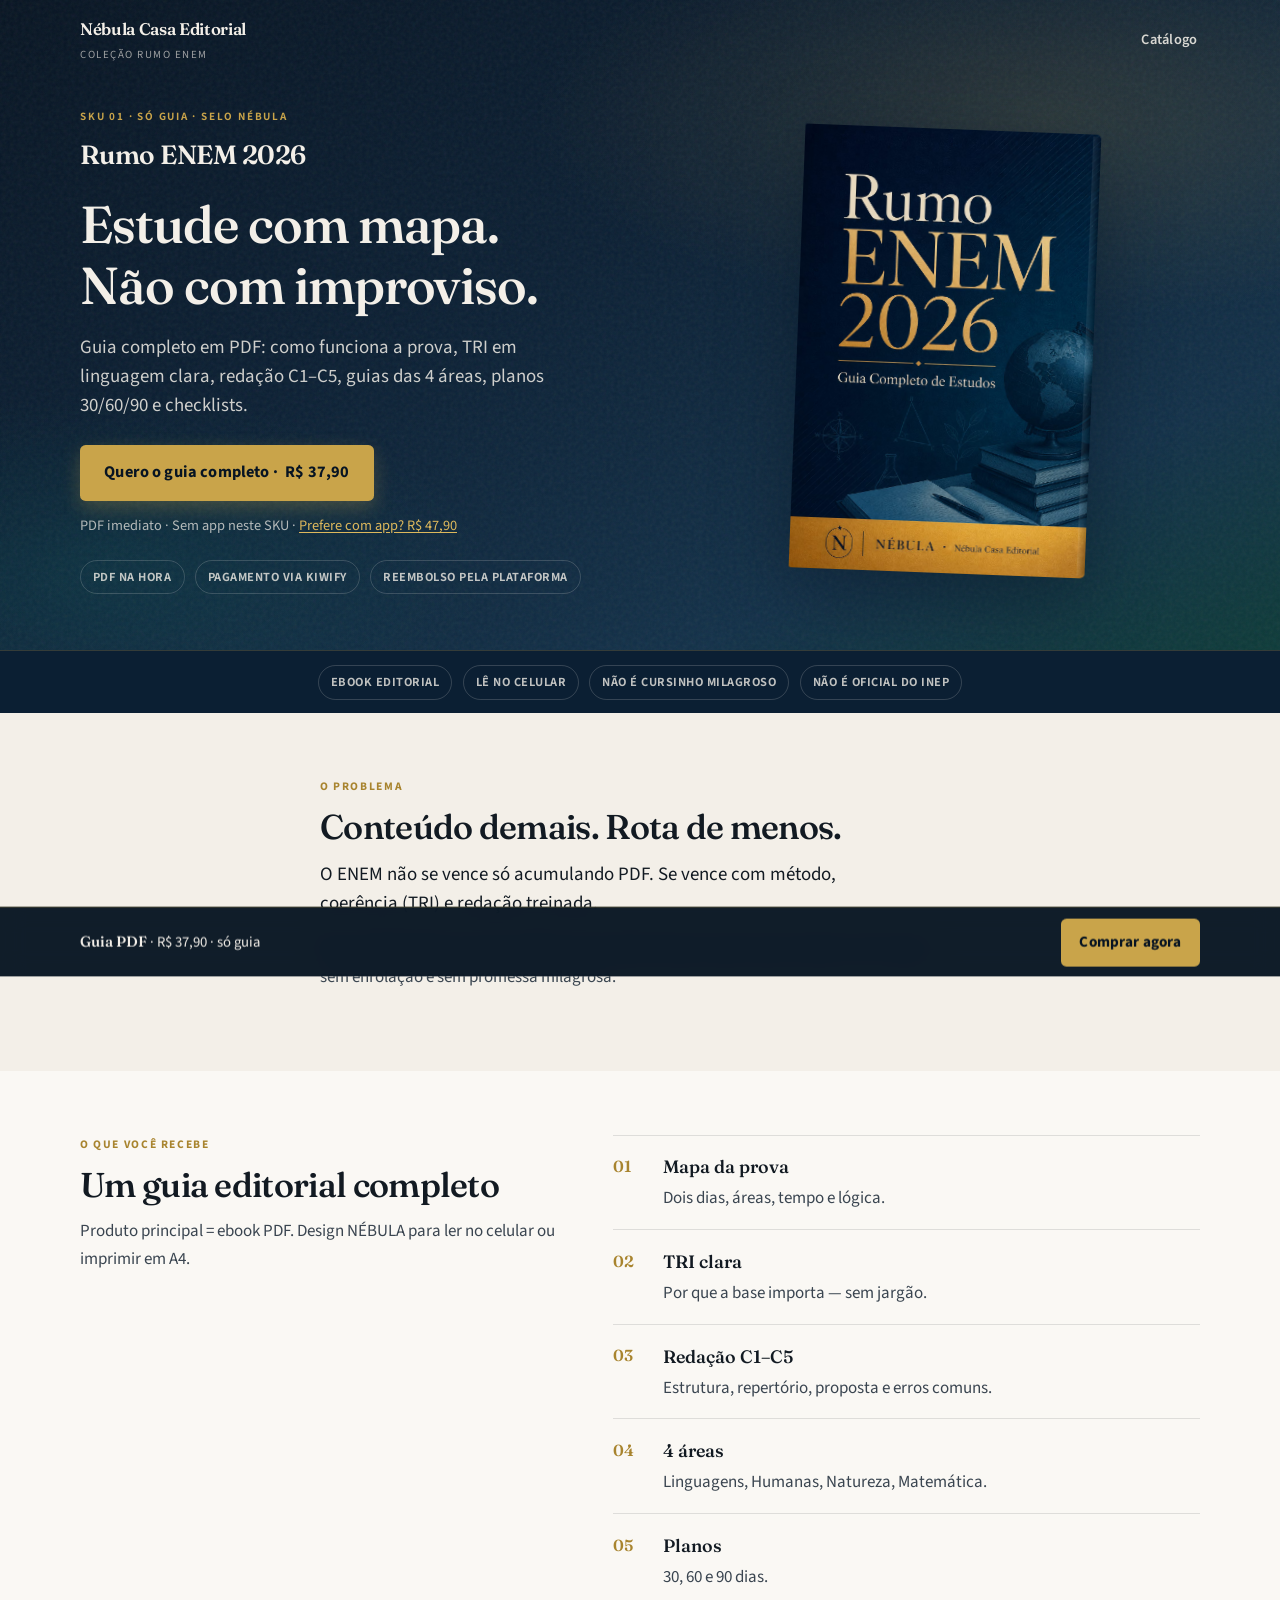
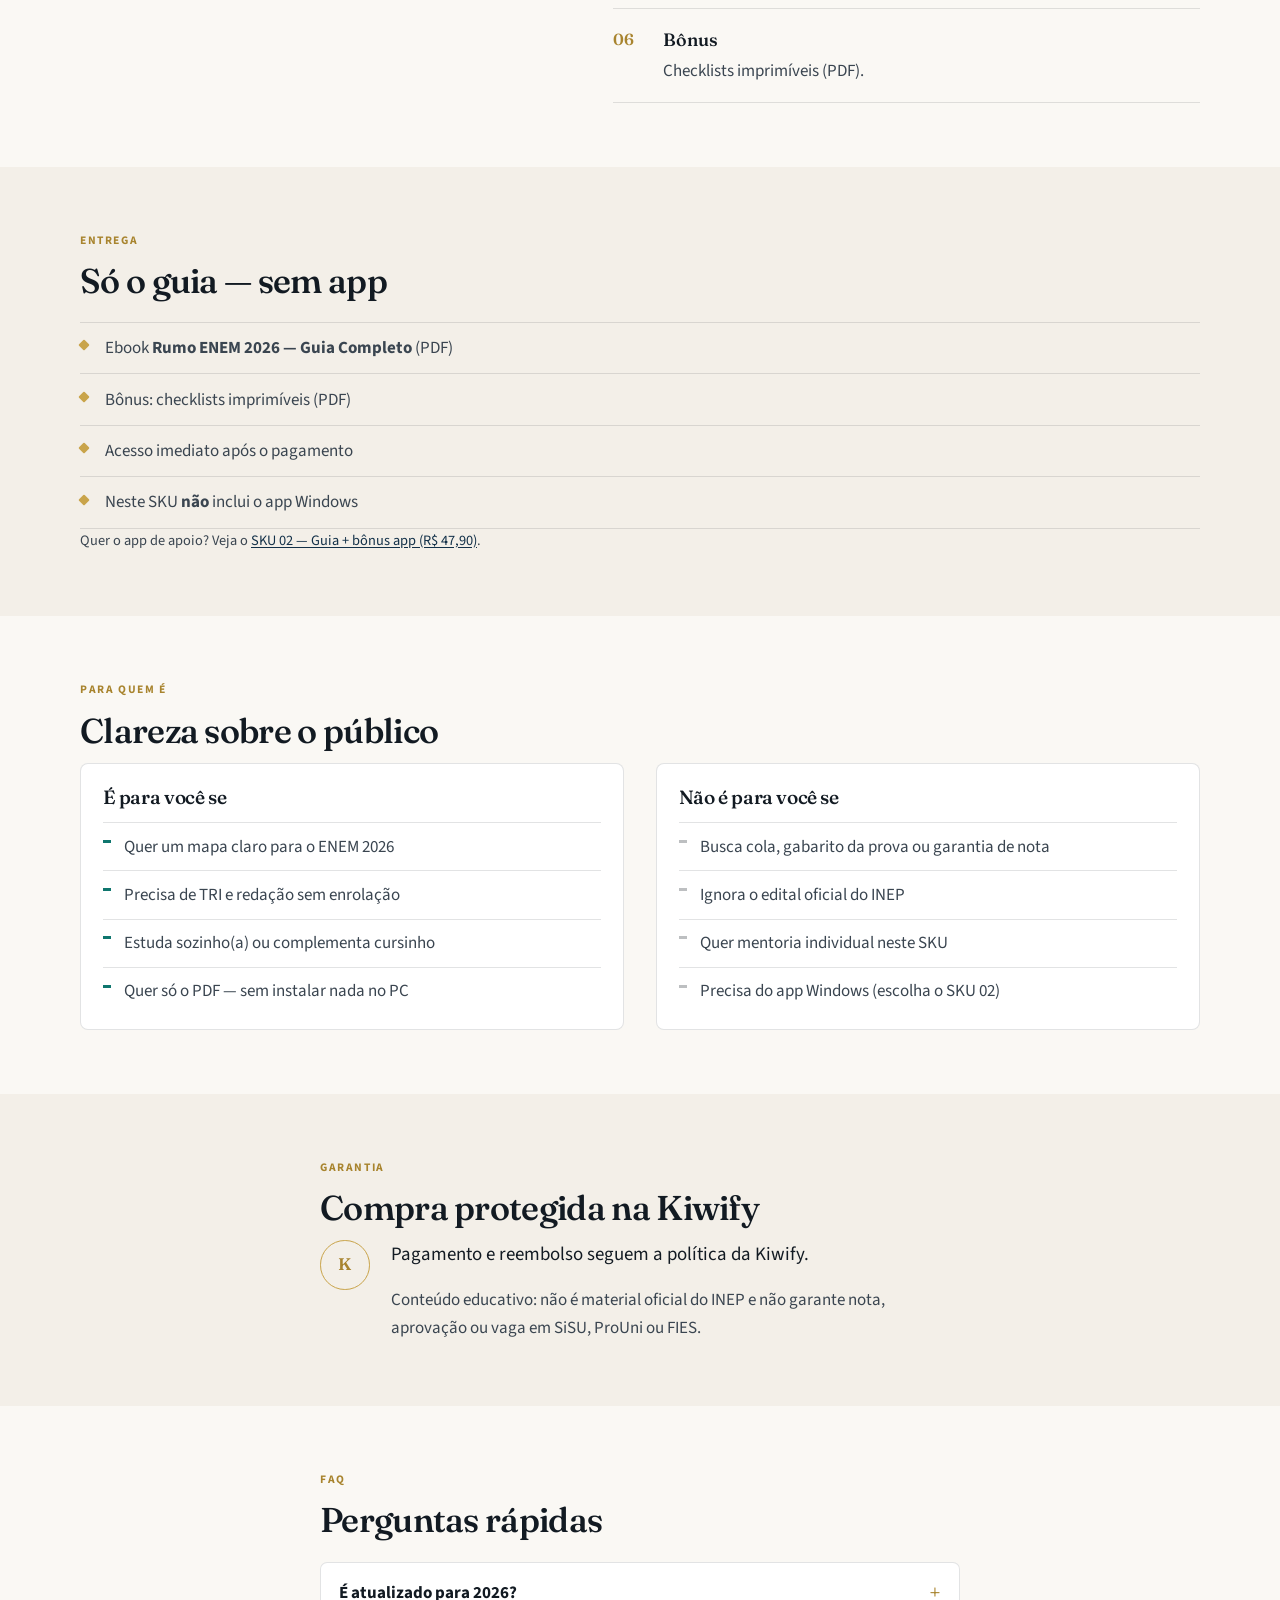
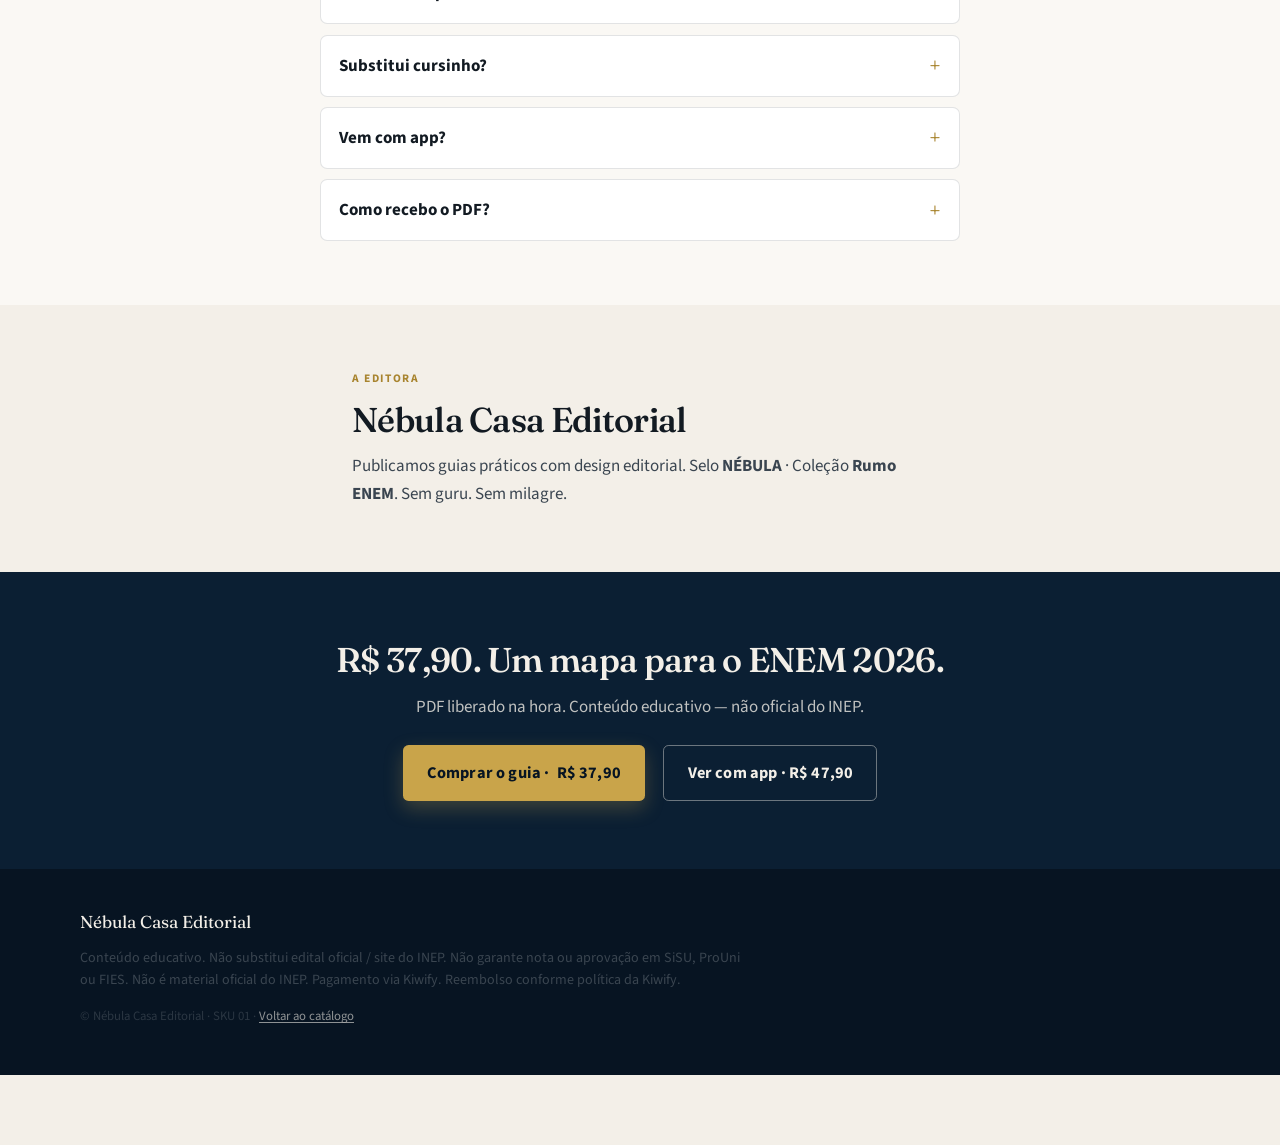
==== 01-rumo-enem-guia.html @ c41ed551 "feat: publish Kiwify storefront matching navy-gold Hotmart design Same Rumo ENEM 2026 catalog and la" ====
<!DOCTYPE html>
<html lang="pt-BR">
<head>
  <meta charset="utf-8">
  <meta name="viewport" content="width=device-width, initial-scale=1">
  <meta name="theme-color" content="#0b1f33">
  <title>Rumo ENEM 2026 — Guia PDF · Nébula Casa Editorial</title>
  <meta name="description" content="Guia completo ENEM 2026 em PDF. TRI, redação C1–C5, 4 áreas, planos 30/60/90. Nébula Casa Editorial · R$ 37,90. Só guia (sem app). Pagamento via Kiwify.">
  <link rel="preconnect" href="https://fonts.googleapis.com">
  <link rel="preconnect" href="https://fonts.gstatic.com" crossorigin>
  <link href="https://fonts.googleapis.com/css2?family=Fraunces:opsz,wght@9..144,500;9..144,600;9..144,700&family=Source+Sans+3:wght@400;600;650;700&display=swap" rel="stylesheet">
  <link rel="stylesheet" href="css/loja.css">
  <!-- CHECKOUT KIWIFY: troque o placeholder pelo URL real (pay.kiwify.com.br/...). Não use link Hotmart. -->
  <script>
    window.NEBULA_CHECKOUT_KIWIFY = {
      "01": "#cole-seu-link-kiwify-01"
    };
  </script>
</head>
<body>
  <a class="skip-link" href="#conteudo">Ir ao conteúdo</a>
  <header class="site-header">
    <div class="container site-header__inner">
      <a class="brand" href="index.html">
        <span class="brand__name">Nébula Casa Editorial</span>
        <span class="brand__tag">Coleção Rumo ENEM</span>
      </a>
      <a class="nav-link" href="index.html">Catálogo</a>
    </div>
  </header>

  <section class="hero">
    <div class="hero__bg" aria-hidden="true"></div>
    <div class="hero__texture" aria-hidden="true"></div>
    <div class="hero__inner">
      <div class="hero__copy">
        <p class="hero__brand">
          <span class="hero__eyebrow">SKU 01 · Só guia · Selo NÉBULA</span>
          Rumo ENEM 2026
        </p>
        <h1>Estude com mapa. Não com improviso.</h1>
        <p class="hero__sub">Guia completo em PDF: como funciona a prova, TRI em linguagem clara, redação C1–C5, guias das 4 áreas, planos 30/60/90 e checklists.</p>
        <div class="cta-group">
          <a class="btn-cta" href="#cole-seu-link-kiwify-01" data-product="01" rel="noopener">
            Quero o guia completo · <span class="btn-cta__price">R$&nbsp;37,90</span>
          </a>
          <p class="cta-note">PDF imediato · Sem app neste SKU · <a href="02-rumo-enem-ebook-com-bonus-app.html">Prefere com app? R$ 47,90</a></p>
        </div>
        <ul class="trust-row">
          <li>PDF na hora</li>
          <li>Pagamento via Kiwify</li>
          <li>Reembolso pela plataforma</li>
        </ul>
      </div>
      <div class="hero__visual">
        <div class="book book--tilt">
          <img src="img/01-rumo-enem-guia.jpg" alt="Capa Rumo ENEM 2026 — Guia PDF" width="1024" height="1536">
        </div>
      </div>
    </div>
  </section>

  <div class="trust-bar" aria-hidden="true">
    <div class="container">
      <ul class="trust-row">
        <li>Ebook editorial</li>
        <li>Lê no celular</li>
        <li>Não é cursinho milagroso</li>
        <li>Não é oficial do INEP</li>
      </ul>
    </div>
  </div>

  <main id="conteudo">
    <section class="section section--cream">
      <div class="container container--narrow reveal">
        <span class="section__label">O problema</span>
        <h2>Conteúdo demais. Rota de menos.</h2>
        <p class="lead">O ENEM não se vence só acumulando PDF. Se vence com método, coerência (TRI) e redação treinada.</p>
        <p>Rumo ENEM 2026 é o guia da Nébula Casa Editorial para quem quer estudar com mapa — sem enrolação e sem promessa milagrosa.</p>
      </div>
    </section>

    <section class="section section--paper">
      <div class="container reveal">
        <div class="split">
          <div>
            <span class="section__label">O que você recebe</span>
            <h2>Um guia editorial completo</h2>
            <p>Produto principal = ebook PDF. Design NÉBULA para ler no celular ou imprimir em A4.</p>
          </div>
          <ol class="learn-list">
            <li><strong>Mapa da prova</strong> Dois dias, áreas, tempo e lógica.</li>
            <li><strong>TRI clara</strong> Por que a base importa — sem jargão.</li>
            <li><strong>Redação C1–C5</strong> Estrutura, repertório, proposta e erros comuns.</li>
            <li><strong>4 áreas</strong> Linguagens, Humanas, Natureza, Matemática.</li>
            <li><strong>Planos</strong> 30, 60 e 90 dias.</li>
            <li><strong>Bônus</strong> Checklists imprimíveis (PDF).</li>
          </ol>
        </div>
      </div>
    </section>

    <section class="section section--cream">
      <div class="container reveal">
        <span class="section__label">Entrega</span>
        <h2>Só o guia — sem app</h2>
        <ul class="receive-list">
          <li>Ebook <strong>Rumo ENEM 2026 — Guia Completo</strong> (PDF)</li>
          <li>Bônus: checklists imprimíveis (PDF)</li>
          <li>Acesso imediato após o pagamento</li>
          <li>Neste SKU <strong>não</strong> inclui o app Windows</li>
        </ul>
        <p class="cta-note">Quer o app de apoio? Veja o <a href="02-rumo-enem-ebook-com-bonus-app.html">SKU 02 — Guia + bônus app (R$ 47,90)</a>.</p>
      </div>
    </section>

    <section class="section section--paper">
      <div class="container reveal">
        <span class="section__label">Para quem é</span>
        <h2>Clareza sobre o público</h2>
        <div class="audience">
          <div class="audience__col audience__col--yes">
            <h3>É para você se</h3>
            <ul>
              <li>Quer um mapa claro para o ENEM 2026</li>
              <li>Precisa de TRI e redação sem enrolação</li>
              <li>Estuda sozinho(a) ou complementa cursinho</li>
              <li>Quer só o PDF — sem instalar nada no PC</li>
            </ul>
          </div>
          <div class="audience__col audience__col--no">
            <h3>Não é para você se</h3>
            <ul>
              <li>Busca cola, gabarito da prova ou garantia de nota</li>
              <li>Ignora o edital oficial do INEP</li>
              <li>Quer mentoria individual neste SKU</li>
              <li>Precisa do app Windows (escolha o SKU 02)</li>
            </ul>
          </div>
        </div>
      </div>
    </section>

    <section class="section section--cream">
      <div class="container container--narrow reveal">
        <span class="section__label">Garantia</span>
        <h2>Compra protegida na Kiwify</h2>
        <div class="guarantee">
          <div class="guarantee__mark" aria-hidden="true">K</div>
          <div>
            <p class="lead">Pagamento e reembolso seguem a política da Kiwify.</p>
            <p>Conteúdo educativo: não é material oficial do INEP e não garante nota, aprovação ou vaga em SiSU, ProUni ou FIES.</p>
          </div>
        </div>
      </div>
    </section>

    <section class="section section--paper">
      <div class="container container--narrow reveal">
        <span class="section__label">FAQ</span>
        <h2>Perguntas rápidas</h2>
        <div class="faq-list">
          <details class="faq">
            <summary>É atualizado para 2026?</summary>
            <p>Guia preparado para a jornada ENEM 2026. Datas e regras: confirme sempre no INEP.</p>
          </details>
          <details class="faq">
            <summary>Substitui cursinho?</summary>
            <p>Não. É guia de método e conteúdo-base — para estudar com rota, sozinho ou junto de um cursinho.</p>
          </details>
          <details class="faq">
            <summary>Vem com app?</summary>
            <p>Não neste SKU. O app é bônus do <a href="02-rumo-enem-ebook-com-bonus-app.html">pacote R$ 47,90</a>.</p>
          </details>
          <details class="faq">
            <summary>Como recebo o PDF?</summary>
            <p>Após o pagamento na Kiwify, o acesso é liberado na hora na área de membros.</p>
          </details>
        </div>
      </div>
    </section>

    <section class="section section--cream">
      <div class="container brand-block reveal">
        <span class="section__label">A editora</span>
        <h2>Nébula Casa Editorial</h2>
        <p>Publicamos guias práticos com design editorial. Selo <strong>NÉBULA</strong> · Coleção <strong>Rumo ENEM</strong>. Sem guru. Sem milagre.</p>
      </div>
    </section>
  </main>

  <section class="section section--deep final-cta" id="comprar">
    <div class="container reveal">
      <h2>R$ 37,90. Um mapa para o ENEM 2026.</h2>
      <p>PDF liberado na hora. Conteúdo educativo — não oficial do INEP.</p>
      <div class="cta-group">
        <a class="btn-cta" href="#cole-seu-link-kiwify-01" data-product="01" rel="noopener">
          Comprar o guia · <span class="btn-cta__price">R$&nbsp;37,90</span>
        </a>
        <a class="btn-cta btn-cta--ghost" href="02-rumo-enem-ebook-com-bonus-app.html">Ver com app · R$&nbsp;47,90</a>
      </div>
    </div>
  </section>

  <aside class="sticky-cta" data-sticky-cta aria-label="Comprar agora">
    <div class="sticky-cta__inner">
      <p class="sticky-cta__text"><strong>Guia PDF</strong> <span>· R$ 37,90 · só guia</span></p>
      <a class="btn-cta" href="#cole-seu-link-kiwify-01" data-product="01" rel="noopener">Comprar agora</a>
    </div>
  </aside>

  <footer class="site-footer">
    <div class="container">
      <div class="site-footer__brand">Nébula Casa Editorial</div>
      <p class="site-footer__legal">Conteúdo educativo. Não substitui edital oficial / site do INEP. Não garante nota ou aprovação em SiSU, ProUni ou FIES. Não é material oficial do INEP. Pagamento via Kiwify. Reembolso conforme política da Kiwify.</p>
      <p class="site-footer__copy">© Nébula Casa Editorial · SKU 01 · <a href="index.html">Voltar ao catálogo</a></p>
    </div>
  </footer>

  <script src="js/kiwify.js"></script>
</body>
</html>
---- css/loja.css ----
/* Nébula Casa Editorial — Rumo ENEM 2026
   Família editorial (Fraunces + cream) + paleta da capa (navy + ouro) */

:root {
  --navy: #0b1f33;
  --navy-mid: #123048;
  --navy-deep: #071422;
  --gold: #c9a44a;
  --gold-bright: #ddb85c;
  --gold-deep: #a8842e;
  --teal: #0f766e;
  --cream: #f3efe8;
  --cream-dark: #e8e2d6;
  --ink: #121a22;
  --ink-soft: #3a4550;
  --paper: #faf8f4;
  --line: rgba(18, 26, 34, 0.12);
  --line-gold: rgba(201, 164, 74, 0.45);
  --white: #ffffff;
  --font-display: "Fraunces", Georgia, "Times New Roman", serif;
  --font-body: "Source Sans 3", "Source Sans Pro", system-ui, sans-serif;
  --max: 70rem;
  --narrow: 40rem;
  --radius: 0.35rem;
  --shadow-cover: 0 1.6rem 3.2rem rgba(7, 20, 34, 0.42),
    0 0.35rem 0.9rem rgba(7, 20, 34, 0.22);
  --ease: cubic-bezier(0.22, 1, 0.36, 1);
  --sticky-h: 4.75rem;
}

*,
*::before,
*::after {
  box-sizing: border-box;
}

html {
  scroll-behavior: smooth;
}

body {
  margin: 0;
  font-family: var(--font-body);
  font-size: 1.0625rem;
  line-height: 1.65;
  color: var(--ink);
  background: var(--cream);
  -webkit-font-smoothing: antialiased;
  text-rendering: optimizeLegibility;
}

img {
  max-width: 100%;
  height: auto;
  display: block;
}

a {
  color: var(--navy-mid);
  text-underline-offset: 0.15em;
}

a:hover {
  color: var(--gold-deep);
}

a:focus-visible,
button:focus-visible,
summary:focus-visible {
  outline: 2px solid var(--gold);
  outline-offset: 3px;
}

h1,
h2,
h3 {
  font-family: var(--font-display);
  font-weight: 550;
  line-height: 1.18;
  letter-spacing: -0.02em;
  color: var(--ink);
  margin: 0 0 0.75rem;
  text-wrap: balance;
}

h1 {
  font-size: clamp(1.85rem, 6.2vw, 3.25rem);
}

h2 {
  font-size: clamp(1.5rem, 3.4vw, 2.15rem);
}

h3 {
  font-size: 1.2rem;
}

p {
  margin: 0 0 1rem;
  color: var(--ink-soft);
}

.skip-link {
  position: absolute;
  left: 1rem;
  top: -4rem;
  z-index: 100;
  padding: 0.6rem 1rem;
  background: var(--gold);
  color: var(--navy-deep);
  font-weight: 700;
  text-decoration: none;
  border-radius: var(--radius);
}

.skip-link:focus {
  top: 1rem;
}

.container {
  width: min(100% - 2rem, var(--max));
  margin-inline: auto;
}

.container--narrow {
  width: min(100% - 2rem, var(--narrow));
}

/* —— Header —— */
.site-header {
  position: absolute;
  inset: 0 0 auto;
  z-index: 20;
  padding: 1rem 0;
}

.site-header__inner {
  display: flex;
  align-items: center;
  justify-content: space-between;
  gap: 1rem;
}

.brand {
  display: inline-flex;
  flex-direction: column;
  gap: 0.12rem;
  text-decoration: none;
  color: inherit;
  min-width: 0;
}

.brand__name {
  font-family: var(--font-display);
  font-size: 1.05rem;
  font-weight: 600;
  letter-spacing: -0.02em;
  color: var(--cream);
}

.brand__tag {
  font-size: 0.68rem;
  letter-spacing: 0.14em;
  text-transform: uppercase;
  color: rgba(243, 239, 232, 0.62);
}

.nav-link {
  font-size: 0.9rem;
  font-weight: 600;
  color: rgba(243, 239, 232, 0.88);
  text-decoration: none;
  letter-spacing: 0.02em;
  padding: 0.45rem 0.15rem;
  white-space: nowrap;
}

.nav-link:hover {
  color: var(--gold-bright);
}

/* —— Buttons —— */
.btn-cta {
  display: inline-flex;
  align-items: center;
  justify-content: center;
  gap: 0.45rem;
  min-height: 3rem;
  padding: 0.85rem 1.45rem;
  background: var(--gold);
  color: var(--navy-deep);
  font-family: var(--font-body);
  font-size: 1.02rem;
  font-weight: 700;
  letter-spacing: 0.01em;
  text-decoration: none;
  text-align: center;
  border: 1.5px solid transparent;
  border-radius: var(--radius);
  cursor: pointer;
  box-shadow: 0 0.45rem 1.2rem rgba(201, 164, 74, 0.28);
  transition: background 0.2s var(--ease), transform 0.2s var(--ease),
    box-shadow 0.2s var(--ease), color 0.2s var(--ease),
    border-color 0.2s var(--ease);
}

.btn-cta:hover {
  background: var(--gold-bright);
  color: var(--navy-deep);
  transform: translateY(-1px);
}

.btn-cta:active {
  transform: translateY(0);
}

.btn-cta__price {
  font-weight: 700;
  white-space: nowrap;
}

.btn-cta--ghost {
  background: transparent;
  color: var(--cream);
  box-shadow: none;
  border-color: rgba(243, 239, 232, 0.42);
}

.btn-cta--ghost:hover {
  background: rgba(243, 239, 232, 0.08);
  color: var(--cream);
  border-color: var(--gold);
}

.btn-cta--outline {
  background: transparent;
  color: var(--navy);
  box-shadow: none;
  border-color: rgba(11, 31, 51, 0.28);
}

.btn-cta--outline:hover {
  background: var(--navy);
  color: var(--cream);
  border-color: var(--navy);
}

.cta-group {
  display: flex;
  flex-wrap: wrap;
  align-items: center;
  gap: 0.85rem 1.15rem;
  margin-top: 1.5rem;
}

.cta-note {
  font-size: 0.9rem;
  color: rgba(243, 239, 232, 0.72);
  margin: 0;
  max-width: 28rem;
}

.cta-note a {
  color: var(--gold-bright);
}

.section .cta-note {
  color: var(--ink-soft);
}

.section .cta-note a {
  color: var(--navy-mid);
}

/* —— Hero —— */
.hero {
  position: relative;
  display: grid;
  align-items: stretch;
  background: var(--navy-deep);
  color: var(--cream);
  overflow: hidden;
}

.hero__bg {
  position: absolute;
  inset: 0;
  background:
    radial-gradient(ellipse 65% 50% at 82% 18%, rgba(201, 164, 74, 0.16), transparent 62%),
    radial-gradient(ellipse 50% 45% at 8% 88%, rgba(15, 118, 110, 0.18), transparent 60%),
    linear-gradient(155deg, #071422 0%, #0b1f33 42%, #123048 78%, #0d3a38 100%);
  z-index: 0;
}

.hero__texture {
  position: absolute;
  inset: 0;
  opacity: 0.07;
  background-image: url("data:image/svg+xml,%3Csvg viewBox='0 0 200 200' xmlns='http://www.w3.org/2000/svg'%3E%3Cfilter id='n'%3E%3CfeTurbulence type='fractalNoise' baseFrequency='0.85' numOctaves='4' stitchTiles='stitch'/%3E%3C/filter%3E%3Crect width='100%25' height='100%25' filter='url(%23n)'/%3E%3C/svg%3E");
  pointer-events: none;
  z-index: 1;
}

.hero__inner {
  position: relative;
  z-index: 2;
  display: grid;
  grid-template-columns: minmax(0, 1.05fr) minmax(0, 0.95fr);
  gap: 2.25rem 3rem;
  align-items: center;
  width: min(100% - 2rem, var(--max));
  margin: 0 auto;
  padding: 6.75rem 0 3.5rem;
}

.hero__copy {
  max-width: 34rem;
  min-width: 0;
}

.hero__brand {
  font-family: var(--font-display);
  font-size: clamp(1.2rem, 2.4vw, 1.65rem);
  font-weight: 600;
  letter-spacing: -0.02em;
  color: var(--cream);
  margin: 0 0 1.1rem;
}

.hero__eyebrow {
  display: block;
  font-family: var(--font-body);
  font-size: 0.7rem;
  font-weight: 650;
  letter-spacing: 0.16em;
  text-transform: uppercase;
  color: var(--gold);
  margin-bottom: 0.4rem;
}

.hero h1 {
  color: var(--cream);
  margin-bottom: 1rem;
}

.hero__sub {
  font-size: clamp(1.02rem, 2vw, 1.18rem);
  line-height: 1.55;
  color: rgba(243, 239, 232, 0.84);
  margin: 0;
  max-width: 30rem;
}

.hero__visual {
  display: flex;
  justify-content: center;
  align-items: flex-end;
  min-width: 0;
}

.hero--catalog .hero__inner {
  padding-top: 6.5rem;
  padding-bottom: 3.25rem;
}

.hero--catalog .hero__copy {
  max-width: 36rem;
}

/* —— Book object (capa 2:3, sem crop quadrado) —— */
.book {
  position: relative;
  width: min(100%, 18.5rem);
  filter: drop-shadow(0 1.4rem 2.4rem rgba(7, 20, 34, 0.45));
}

.book img {
  width: 100%;
  aspect-ratio: 2 / 3;
  object-fit: cover;
  object-position: center top;
  border-radius: 0.12rem 0.32rem 0.32rem 0.12rem;
  background: var(--navy-mid);
}

.book::after {
  content: "";
  position: absolute;
  inset: 0.5% 0 0.5% auto;
  width: 2.6%;
  border-radius: 0 0.28rem 0.28rem 0;
  background: linear-gradient(
    90deg,
    rgba(255, 255, 255, 0.08),
    rgba(0, 0, 0, 0.22)
  );
  pointer-events: none;
}

.book--tilt {
  transform: rotate(2.2deg);
}

.book-stack {
  position: relative;
  width: min(100%, 22rem);
  height: min(72vw, 26rem);
  max-height: 28rem;
}

.book-stack .book {
  position: absolute;
  width: 58%;
  bottom: 0;
}

.book-stack .book--back {
  left: 0;
  transform: rotate(-8deg);
  z-index: 1;
  opacity: 0.92;
}

.book-stack .book--front {
  right: 0;
  width: 64%;
  transform: rotate(5deg);
  z-index: 2;
}

.book-badge {
  position: absolute;
  top: 0.85rem;
  right: -0.35rem;
  z-index: 3;
  background: var(--gold);
  color: var(--navy-deep);
  font-size: 0.68rem;
  font-weight: 700;
  letter-spacing: 0.08em;
  text-transform: uppercase;
  padding: 0.38rem 0.55rem;
  border-radius: 0.2rem;
  box-shadow: 0 0.35rem 0.8rem rgba(7, 20, 34, 0.25);
}

/* —— Trust row —— */
.trust-row {
  display: flex;
  flex-wrap: wrap;
  gap: 0.5rem 0.65rem;
  list-style: none;
  margin: 1.35rem 0 0;
  padding: 0;
}

.trust-row li {
  font-size: 0.78rem;
  font-weight: 650;
  letter-spacing: 0.04em;
  text-transform: uppercase;
  color: rgba(243, 239, 232, 0.78);
  border: 1px solid rgba(243, 239, 232, 0.18);
  border-radius: 99px;
  padding: 0.38rem 0.75rem;
}

.trust-bar {
  background: var(--navy);
  border-top: 1px solid rgba(201, 164, 74, 0.22);
  padding: 0.85rem 0;
}

.trust-bar .trust-row {
  margin: 0;
  justify-content: center;
}

/* —— Sections —— */
.section {
  padding: 4rem 0;
}

.section--cream {
  background: var(--cream);
}

.section--paper {
  background: var(--paper);
}

.section--deep {
  background: var(--navy);
  color: var(--cream);
}

.section--deep h2,
.section--deep h3 {
  color: var(--cream);
}

.section--deep p {
  color: rgba(243, 239, 232, 0.8);
}

.section__label {
  display: block;
  font-size: 0.72rem;
  font-weight: 700;
  letter-spacing: 0.14em;
  text-transform: uppercase;
  color: var(--gold-deep);
  margin-bottom: 0.7rem;
}

.section--deep .section__label {
  color: var(--gold);
}

.lead {
  font-size: 1.18rem;
  line-height: 1.55;
  color: var(--ink);
  max-width: 34rem;
}

.split {
  display: grid;
  grid-template-columns: minmax(0, 0.9fr) minmax(0, 1.1fr);
  gap: 2.25rem 3.25rem;
  align-items: start;
}

.learn-list {
  list-style: none;
  margin: 0;
  padding: 0;
  counter-reset: learn;
}

.learn-list li {
  position: relative;
  padding: 1.05rem 0 1.05rem 3.15rem;
  border-top: 1px solid var(--line);
  color: var(--ink-soft);
}

.learn-list li:last-child {
  border-bottom: 1px solid var(--line);
}

.learn-list li::before {
  counter-increment: learn;
  content: counter(learn, decimal-leading-zero);
  position: absolute;
  left: 0;
  top: 1.1rem;
  font-family: var(--font-display);
  font-size: 1rem;
  font-weight: 600;
  color: var(--gold-deep);
}

.learn-list strong {
  display: block;
  font-family: var(--font-display);
  font-size: 1.12rem;
  font-weight: 550;
  color: var(--ink);
  margin-bottom: 0.15rem;
}

.receive-list {
  list-style: none;
  margin: 1.25rem 0 0;
  padding: 0;
}

.receive-list li {
  position: relative;
  padding: 0.7rem 0 0.7rem 1.55rem;
  color: var(--ink-soft);
  border-bottom: 1px solid var(--line);
}

.receive-list li:first-child {
  border-top: 1px solid var(--line);
}

.receive-list li::before {
  content: "";
  position: absolute;
  left: 0;
  top: 1.15rem;
  width: 0.5rem;
  height: 0.5rem;
  background: var(--gold);
  border-radius: 1px;
  transform: rotate(45deg);
}

.audience {
  display: grid;
  grid-template-columns: 1fr 1fr;
  gap: 1.5rem 2rem;
}

.audience__col {
  background: var(--white);
  border: 1px solid var(--line);
  border-radius: 0.5rem;
  padding: 1.35rem 1.35rem 0.85rem;
}

.audience__col h3 {
  margin-bottom: 0.85rem;
}

.audience__col ul {
  margin: 0;
  padding: 0;
  list-style: none;
}

.audience__col li {
  position: relative;
  padding: 0.6rem 0 0.6rem 1.35rem;
  color: var(--ink-soft);
  border-top: 1px solid var(--line);
}

.audience__col li:last-child {
  border-bottom: none;
}

.audience__col--yes li::before {
  content: "";
  position: absolute;
  left: 0;
  top: 1.05rem;
  width: 0.55rem;
  height: 0.2rem;
  background: var(--teal);
}

.audience__col--no li::before {
  content: "";
  position: absolute;
  left: 0;
  top: 1.05rem;
  width: 0.55rem;
  height: 0.2rem;
  background: rgba(18, 26, 34, 0.28);
}

.brand-block {
  max-width: 36rem;
}

.brand-block p:last-child {
  margin-bottom: 0;
}

/* —— FAQ —— */
.faq-list {
  display: grid;
  gap: 0.65rem;
  margin-top: 1.35rem;
}

.faq {
  background: var(--white);
  border: 1px solid var(--line);
  border-radius: 0.45rem;
  padding: 0;
}

.faq summary {
  cursor: pointer;
  list-style: none;
  font-weight: 700;
  color: var(--ink);
  padding: 1rem 1.15rem;
  display: flex;
  align-items: center;
  justify-content: space-between;
  gap: 1rem;
}

.faq summary::-webkit-details-marker {
  display: none;
}

.faq summary::after {
  content: "+";
  font-family: var(--font-display);
  font-weight: 500;
  font-size: 1.35rem;
  color: var(--gold-deep);
  line-height: 1;
}

.faq[open] summary::after {
  content: "–";
}

.faq p {
  margin: 0;
  padding: 0 1.15rem 1.1rem;
  color: var(--ink-soft);
}

/* —— Guarantee —— */
.guarantee {
  display: grid;
  grid-template-columns: auto 1fr;
  gap: 1.15rem 1.35rem;
  align-items: start;
  max-width: 40rem;
}

.guarantee__mark {
  width: 3.1rem;
  height: 3.1rem;
  border: 1.5px solid var(--gold);
  border-radius: 50%;
  display: grid;
  place-items: center;
  font-family: var(--font-display);
  font-size: 1.05rem;
  font-weight: 600;
  color: var(--gold-deep);
  flex-shrink: 0;
}

.guarantee p:last-child {
  margin-bottom: 0;
}

/* —— Compare —— */
.compare {
  display: grid;
  grid-template-columns: 1.2fr 1fr 1fr;
  gap: 0;
  border: 1px solid var(--line);
  border-radius: 0.55rem;
  overflow: hidden;
  background: var(--white);
}

.compare__cell {
  padding: 0.95rem 1.1rem;
  border-bottom: 1px solid var(--line);
  color: var(--ink-soft);
  font-size: 0.98rem;
}

.compare__head {
  font-family: var(--font-display);
  font-weight: 550;
  color: var(--ink);
  background: var(--paper);
  font-size: 1.02rem;
}

.compare__feat {
  font-weight: 650;
  color: var(--ink);
}

.compare__cell--hl {
  background: rgba(201, 164, 74, 0.1);
}

.compare__price {
  font-weight: 700;
  color: var(--ink);
}

.compare__cta {
  border-bottom: none;
  display: flex;
  align-items: stretch;
}

.compare__cta .btn-cta {
  width: 100%;
  min-height: 2.75rem;
  padding: 0.7rem 0.85rem;
  font-size: 0.95rem;
}

/* —— Final CTA —— */
.final-cta {
  text-align: center;
  padding: 4.25rem 0;
}

.final-cta h2 {
  color: var(--cream);
  margin-bottom: 0.75rem;
}

.final-cta p {
  color: rgba(243, 239, 232, 0.78);
  max-width: 30rem;
  margin-inline: auto;
  margin-bottom: 1.5rem;
}

.final-cta .cta-group {
  justify-content: center;
}

/* —— Sticky bar —— */
.sticky-cta {
  position: fixed;
  bottom: 0;
  left: 0;
  right: 0;
  z-index: 40;
  background: rgba(7, 20, 34, 0.96);
  backdrop-filter: blur(12px);
  border-top: 1px solid rgba(201, 164, 74, 0.28);
  padding: 0.65rem 0 calc(0.65rem + env(safe-area-inset-bottom));
  transform: translateY(110%);
  transition: transform 0.35s var(--ease);
}

.sticky-cta.is-visible {
  transform: translateY(0);
}

.sticky-cta__inner {
  display: flex;
  align-items: center;
  justify-content: space-between;
  gap: 0.75rem 1rem;
  width: min(100% - 1.5rem, var(--max));
  margin-inline: auto;
}

.sticky-cta__text {
  color: var(--cream);
  font-size: 0.92rem;
  margin: 0;
  min-width: 0;
}

.sticky-cta__text strong {
  font-family: var(--font-display);
  font-weight: 550;
}

.sticky-cta .btn-cta {
  flex: 0 0 auto;
  padding: 0.65rem 1.1rem;
  font-size: 0.95rem;
  white-space: nowrap;
  min-height: 2.75rem;
  width: auto;
  box-shadow: none;
}

body.has-sticky-cta {
  padding-bottom: calc(var(--sticky-h) + env(safe-area-inset-bottom, 0px));
}

/* —— Catalog —— */
.catalog {
  padding: 3.25rem 0 4.5rem;
}

.catalog__intro {
  max-width: 34rem;
  margin-bottom: 2.5rem;
}

.product-grid {
  display: grid;
  grid-template-columns: repeat(2, minmax(0, 1fr));
  gap: 1.75rem;
}

.product-card {
  display: flex;
  flex-direction: column;
  text-decoration: none;
  color: inherit;
  background: var(--white);
  border: 1px solid var(--line);
  border-radius: 0.55rem;
  overflow: hidden;
  min-height: 100%;
  transition: transform 0.35s var(--ease), box-shadow 0.35s var(--ease),
    border-color 0.35s var(--ease);
}

.product-card:hover {
  transform: translateY(-4px);
  box-shadow: 0 1.1rem 2.4rem rgba(11, 31, 51, 0.1);
  border-color: rgba(201, 164, 74, 0.45);
  color: inherit;
}

.product-card__stage {
  position: relative;
  background:
    radial-gradient(ellipse 70% 50% at 50% 0%, rgba(201, 164, 74, 0.14), transparent 70%),
    linear-gradient(180deg, #0b1f33 0%, #123048 100%);
  padding: 1.35rem 1.35rem 0;
  display: flex;
  justify-content: center;
}

.product-card__stage .book {
  width: min(72%, 13.5rem);
  filter: none;
}

.product-card__stage img {
  border-bottom-left-radius: 0;
  border-bottom-right-radius: 0;
  box-shadow: var(--shadow-cover);
}

.product-card__body {
  padding: 1.25rem 1.25rem 1.35rem;
  display: flex;
  flex-direction: column;
  flex: 1;
}

.product-card__meta {
  font-size: 0.7rem;
  font-weight: 700;
  letter-spacing: 0.12em;
  text-transform: uppercase;
  color: var(--gold-deep);
  margin-bottom: 0.4rem;
}

.product-card h3 {
  font-size: 1.28rem;
  margin-bottom: 0.4rem;
}

.product-card:hover h3 {
  color: var(--navy-mid);
}

.product-card__desc {
  font-size: 0.98rem;
  color: var(--ink-soft);
  margin: 0 0 1rem;
  flex: 1;
}

.product-card__foot {
  display: flex;
  align-items: center;
  justify-content: space-between;
  gap: 0.75rem;
}

.product-card__price {
  font-weight: 700;
  color: var(--ink);
  font-size: 1.15rem;
}

.product-card__cta {
  font-size: 0.88rem;
  font-weight: 700;
  color: var(--navy);
}

.compare-wrap {
  margin-top: 3.25rem;
}

.compare-wrap .section__label {
  margin-bottom: 0.5rem;
}

.compare-wrap h2 {
  margin-bottom: 1.25rem;
}

/* —— Footer —— */
.site-footer {
  padding: 2.5rem 0 3rem;
  background: var(--navy-deep);
  color: rgba(243, 239, 232, 0.55);
  font-size: 0.88rem;
  line-height: 1.55;
}

.site-footer a {
  color: rgba(243, 239, 232, 0.82);
}

.site-footer__brand {
  font-family: var(--font-display);
  font-size: 1.08rem;
  color: var(--cream);
  margin-bottom: 0.75rem;
}

.site-footer__legal {
  max-width: 42rem;
  margin: 0 0 1rem;
}

.site-footer__copy {
  margin: 0;
  font-size: 0.8rem;
  opacity: 0.7;
}

/* —— Redirect page —— */
.redirect {
  min-height: 100dvh;
  display: grid;
  place-items: center;
  padding: 2rem 1rem;
  background: var(--navy);
  color: var(--cream);
  text-align: center;
}

.redirect a {
  color: var(--gold-bright);
}

/* —— Motion —— */
.reveal {
  opacity: 0;
  transform: translateY(1.1rem);
  transition: opacity 0.7s var(--ease), transform 0.7s var(--ease);
}

.reveal.is-in {
  opacity: 1;
  transform: none;
}

.hero__copy,
.hero__visual {
  animation: fade-up 0.9s var(--ease) both;
}

.hero__visual {
  animation-delay: 0.12s;
}

@keyframes fade-up {
  from {
    opacity: 0;
    transform: translateY(1.15rem);
  }
  to {
    opacity: 1;
    transform: none;
  }
}

@media (prefers-reduced-motion: reduce) {
  html {
    scroll-behavior: auto;
  }

  .reveal,
  .hero__copy,
  .hero__visual,
  .product-card,
  .btn-cta,
  .sticky-cta {
    animation: none !important;
    transition: none !important;
  }

  .reveal {
    opacity: 1;
    transform: none;
  }

  .book--tilt,
  .book-stack .book--back,
  .book-stack .book--front {
    transform: none;
  }
}

/* —— Responsive —— */
@media (max-width: 900px) {
  .hero__inner {
    grid-template-columns: 1fr;
    padding: 5.75rem 0 2.75rem;
    gap: 1.75rem;
  }

  .hero__visual {
    order: -1;
  }

  .book,
  .book--tilt {
    width: min(58vw, 15.5rem);
    transform: none;
  }

  .book-stack {
    height: min(64vw, 22rem);
    margin-inline: auto;
  }

  .split,
  .audience,
  .product-grid {
    grid-template-columns: 1fr;
  }

  .compare {
    grid-template-columns: 1fr 1fr;
  }

  .compare__feat {
    grid-column: 1 / -1;
    background: var(--paper);
    padding-bottom: 0.45rem;
    border-bottom: none;
  }

  .compare__cell:nth-child(3n + 1).compare__head,
  .compare__cta:empty {
    display: none;
  }

  .sticky-cta__text span {
    display: none;
  }
}

@media (max-width: 520px) {
  .container,
  .container--narrow {
    width: min(100% - 1.5rem, var(--max));
  }

  .brand__name {
    font-size: 0.98rem;
  }

  .section {
    padding: 3.15rem 0;
  }

  .cta-group {
    flex-direction: column;
    align-items: stretch;
  }

  .btn-cta {
    width: 100%;
  }

  .sticky-cta .btn-cta {
    width: auto;
    max-width: 58%;
  }

  .trust-row li {
    font-size: 0.7rem;
    letter-spacing: 0.02em;
  }

  .audience__col {
    padding: 1.1rem 1.05rem 0.7rem;
  }

  .product-card__stage .book {
    width: min(58%, 12.5rem);
  }
}
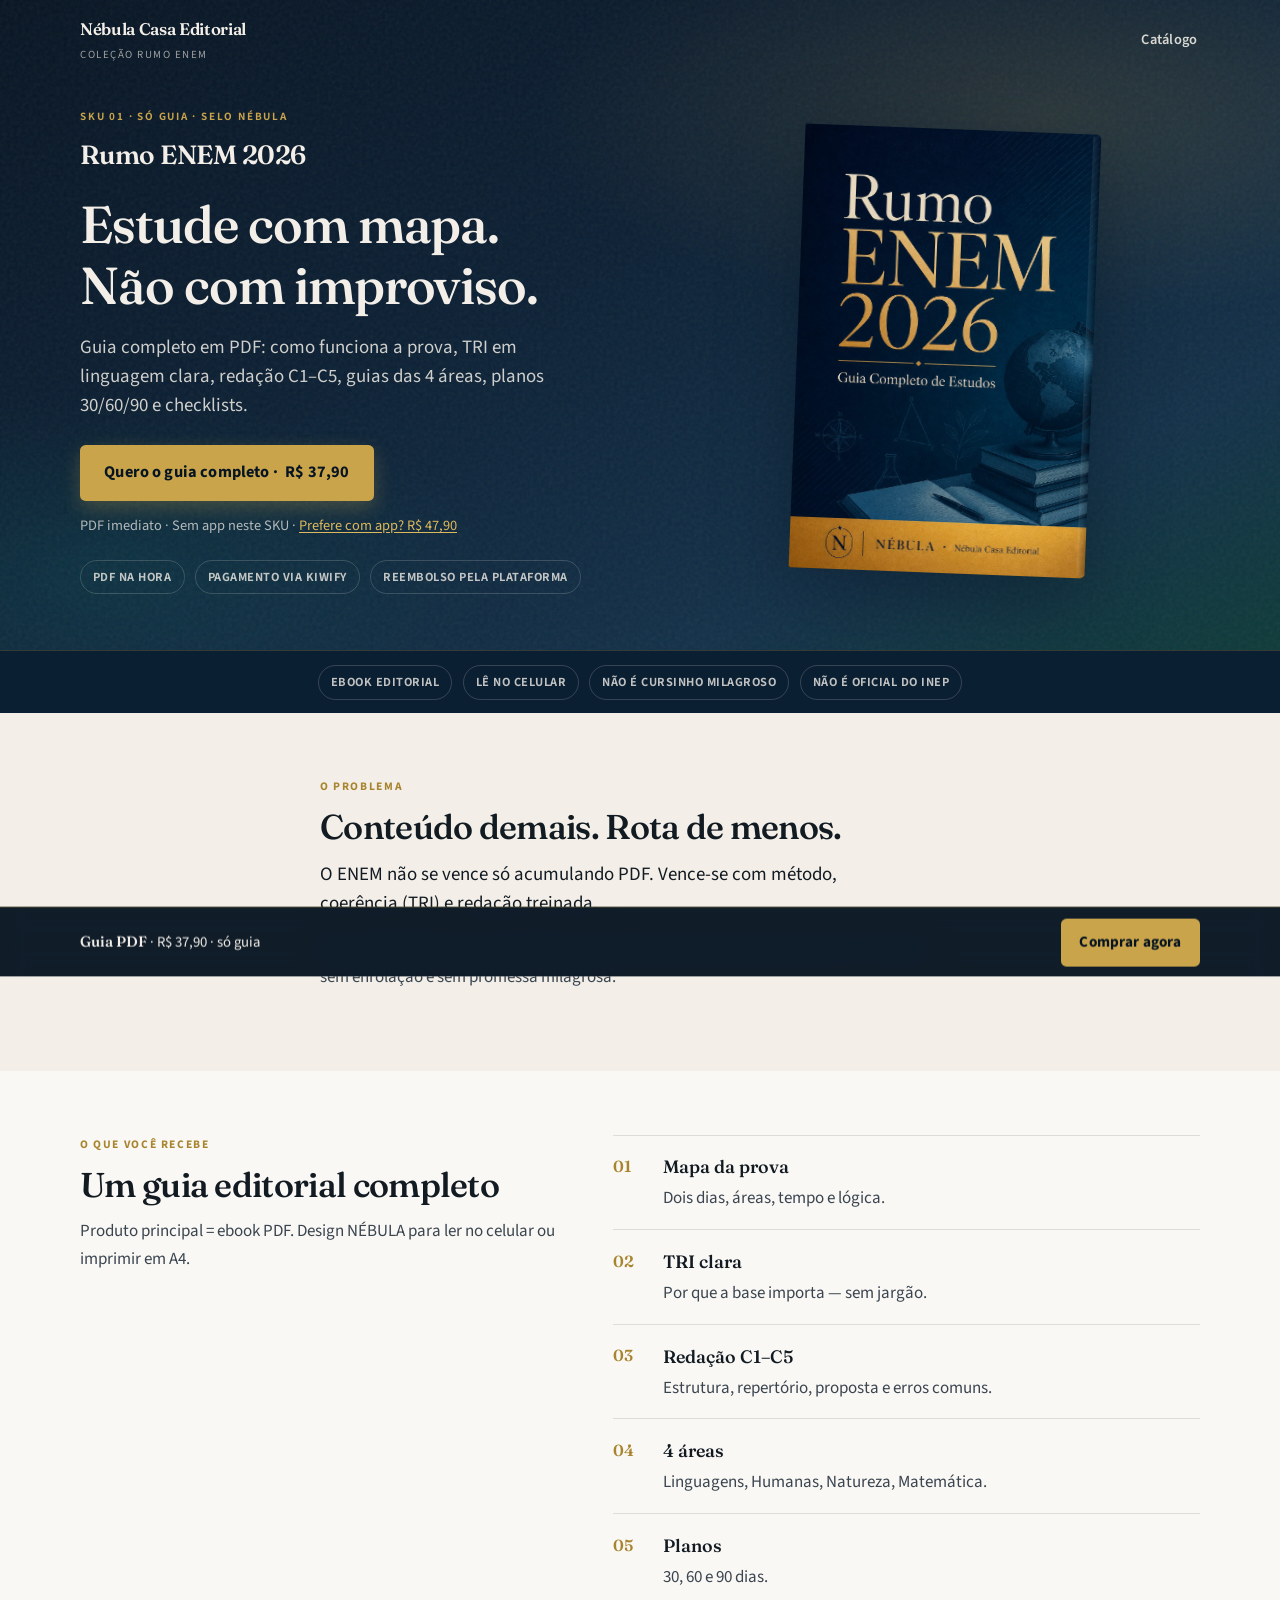
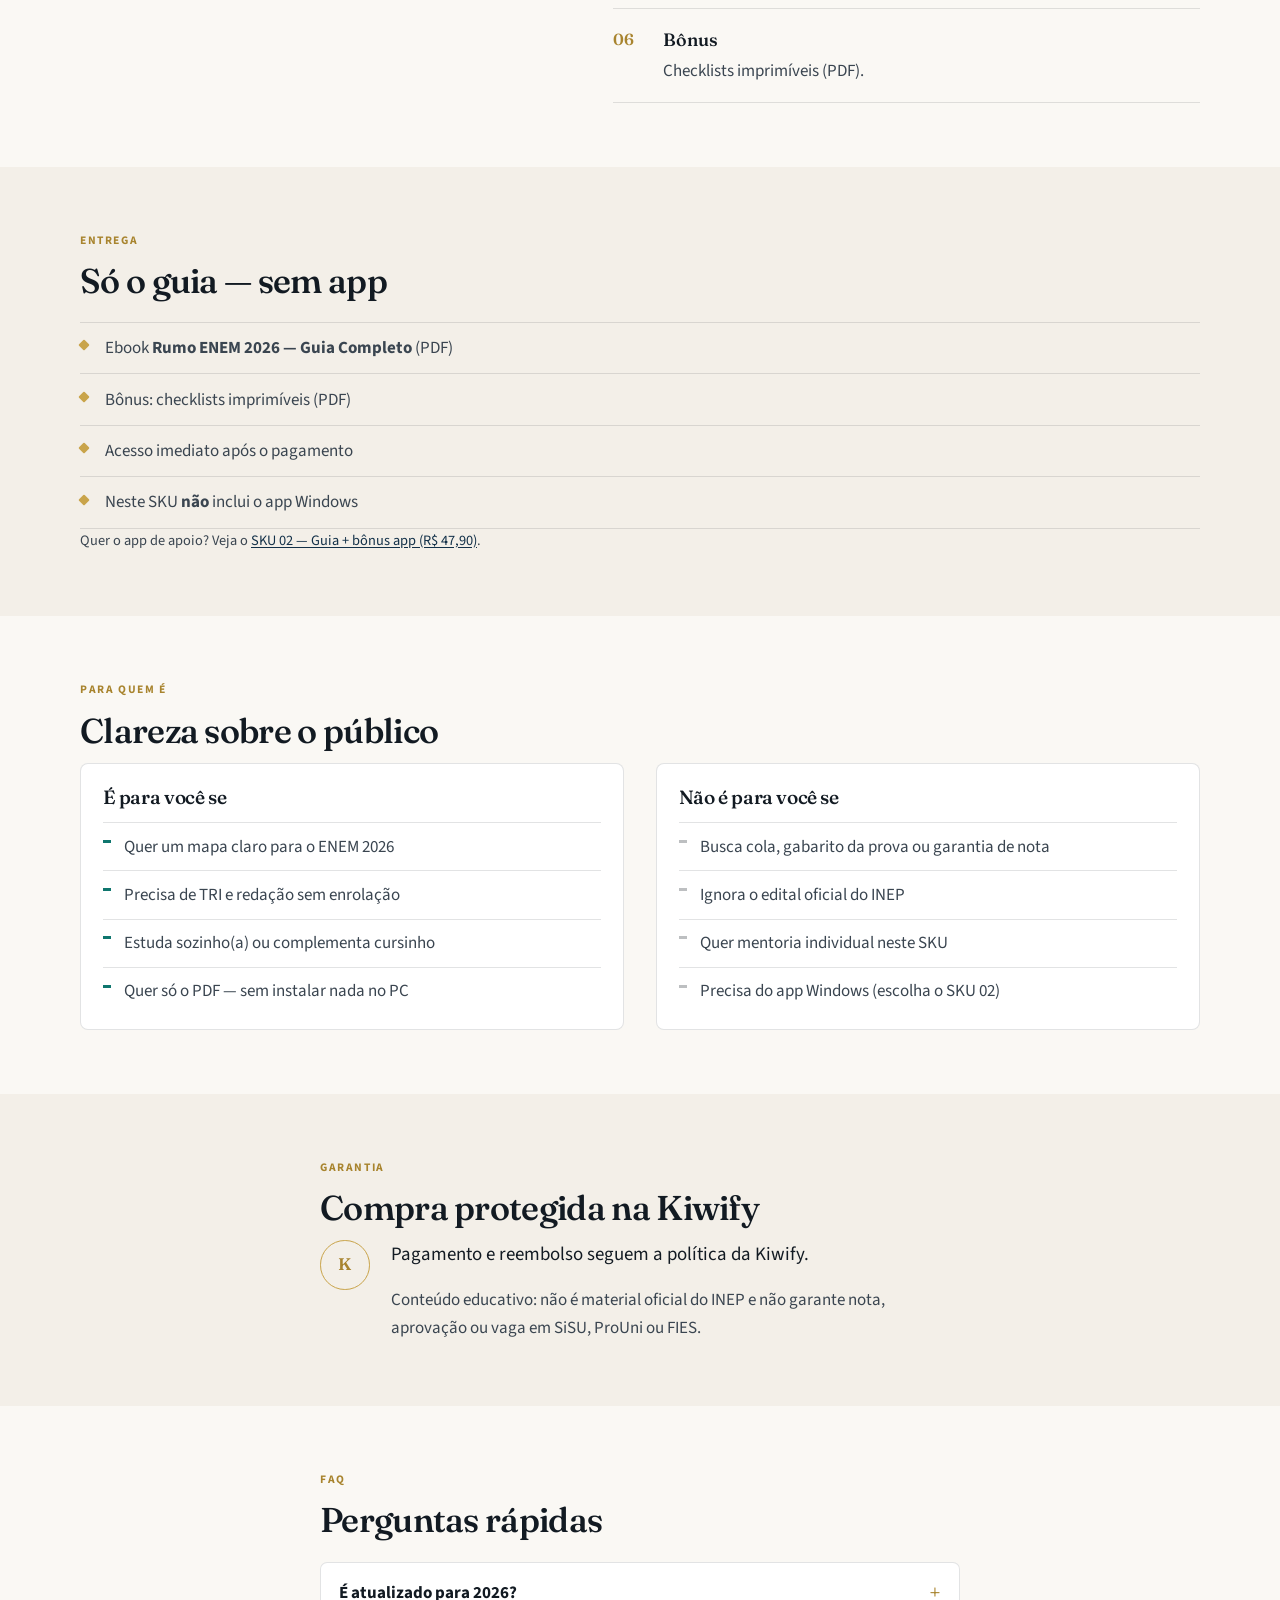
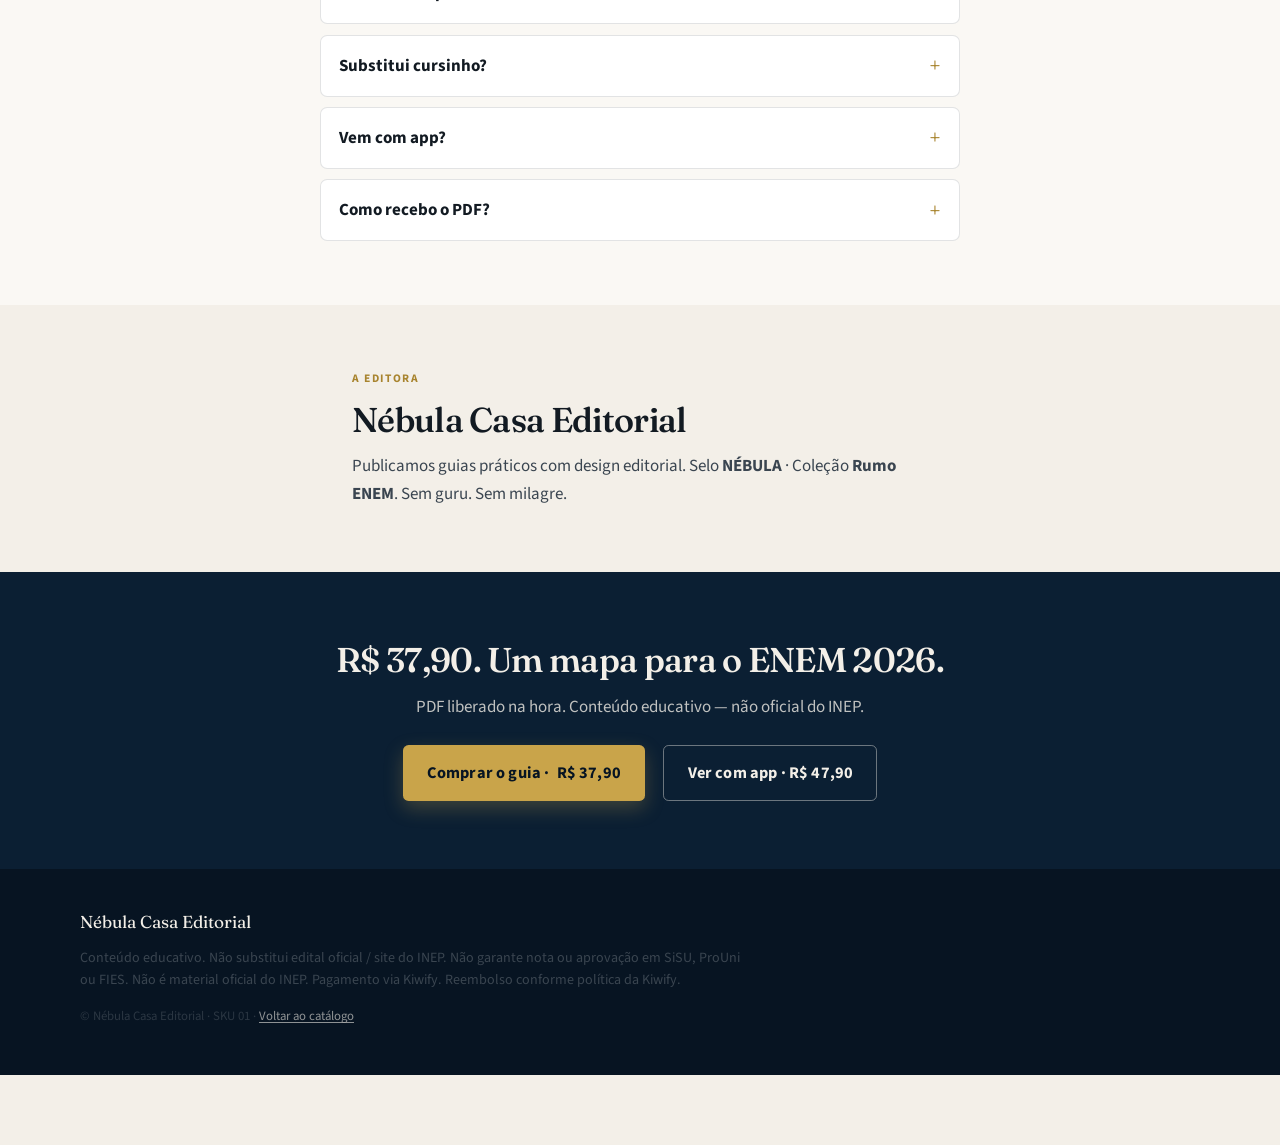
==== commit 358b269f: "fix(loja-kiwify): polish PT-BR copy on guide page Co-authored-by: Cursor <cursoragent@cursor.com>" ====
--- a/01-rumo-enem-guia.html
+++ b/01-rumo-enem-guia.html
@@ -76,7 +76,7 @@
       <div class="container container--narrow reveal">
         <span class="section__label">O problema</span>
         <h2>Conteúdo demais. Rota de menos.</h2>
-        <p class="lead">O ENEM não se vence só acumulando PDF. Se vence com método, coerência (TRI) e redação treinada.</p>
+        <p class="lead">O ENEM não se vence só acumulando PDF. Vence-se com método, coerência (TRI) e redação treinada.</p>
         <p>Rumo ENEM 2026 é o guia da Nébula Casa Editorial para quem quer estudar com mapa — sem enrolação e sem promessa milagrosa.</p>
       </div>
     </section>
